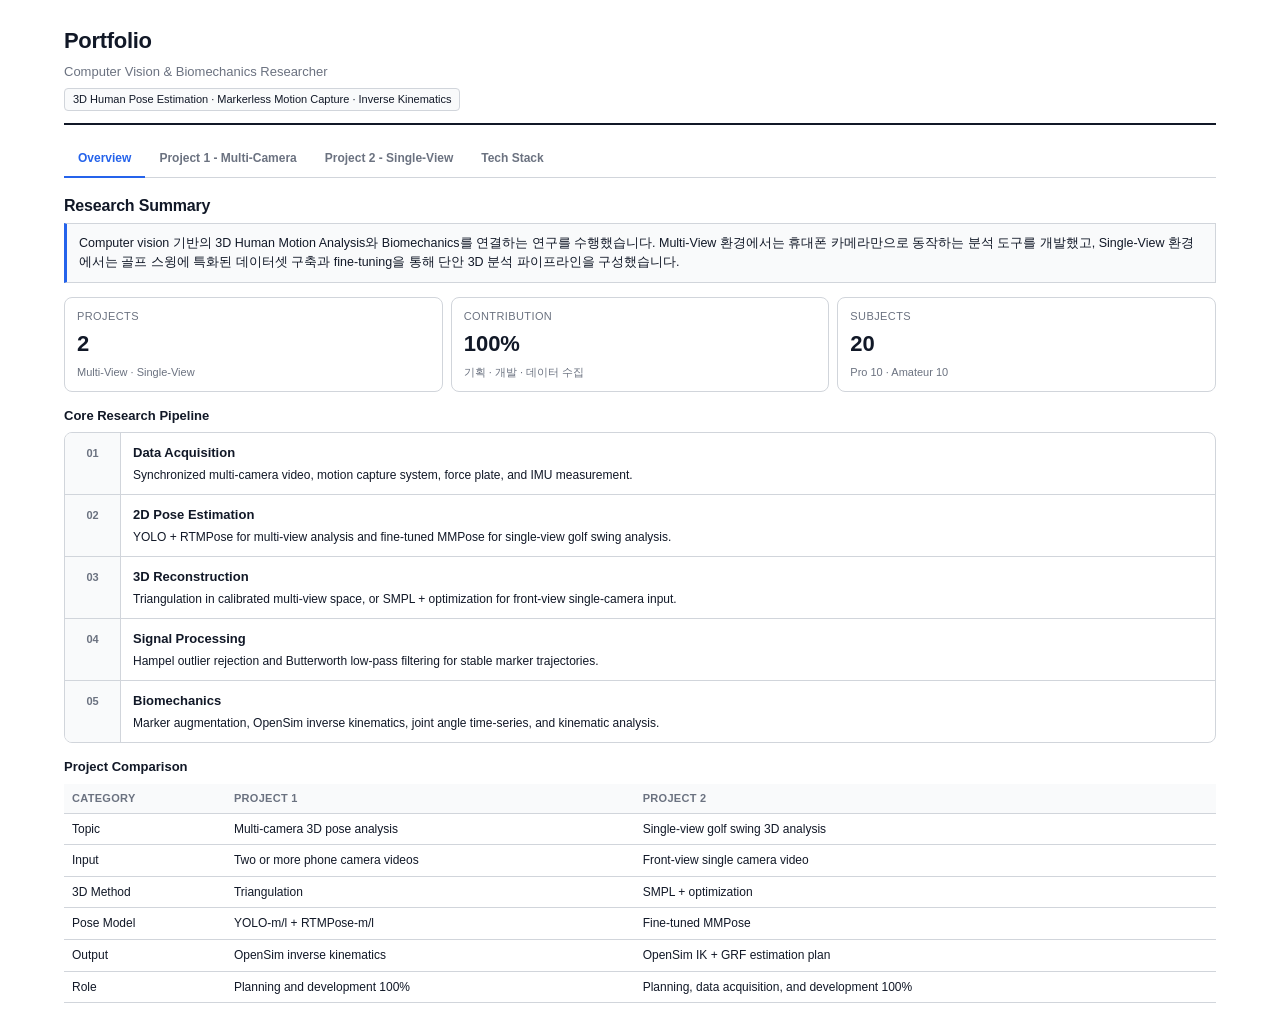
==== index.html @ a9f8334e "commit" ====
<!DOCTYPE html>
<html lang="ko">
<head>
<meta charset="UTF-8">
<meta name="viewport" content="width=device-width, initial-scale=1">
<title>Project - CV &amp; Biomechanics Researcher</title>
<meta http-equiv="Content-Security-Policy" content="default-src 'self'; script-src 'self'; style-src 'self'; img-src 'self' data:; media-src 'self'; connect-src 'none'; base-uri 'none'; form-action 'none'">
<link rel="stylesheet" href="assets/css/portfolio.css">
<script src="assets/vendor/chart.umd.js" defer></script>
<script src="assets/vendor/chartjs-adapter-date-fns.bundle.min.js" defer></script>
<script src="assets/js/portfolio.js" defer></script>
</head>
<body>
<header class="header">
  <h1>Portfolio</h1>
  <div class="sub">Computer Vision &amp; Biomechanics Researcher</div>
  <span class="role">3D Human Pose Estimation &middot; Markerless Motion Capture &middot; Inverse Kinematics</span>
</header>

<nav class="tabs" aria-label="Portfolio sections">
  <a class="tab-label" href="index.html" aria-current="page">Overview</a>
  <a class="tab-label" href="pages/project-multicamera.html">Project 1 - Multi-Camera</a>
  <a class="tab-label" href="pages/project-singleview.html">Project 2 - Single-View</a>
  <a class="tab-label" href="pages/tech-stack.html">Tech Stack</a>
</nav>

<main class="panels">
<div id="overview" class="tab-content active">
  <h2>Research Summary</h2>
  <div class="summary-box">
    Computer vision 기반의 3D Human Motion Analysis와 Biomechanics를 연결하는 연구를 수행했습니다.
    Multi-View 환경에서는 휴대폰 카메라만으로 동작하는 분석 도구를 개발했고, Single-View 환경에서는 골프 스윙에 특화된 데이터셋 구축과 fine-tuning을 통해 단안 3D 분석 파이프라인을 구성했습니다.
  </div>

  <div class="grid-3">
    <div class="metric">
      <div class="label">Projects</div>
      <div class="value">2</div>
      <div class="desc">Multi-View &middot; Single-View</div>
    </div>
    <div class="metric">
      <div class="label">Contribution</div>
      <div class="value">100%</div>
      <div class="desc">기획 &middot; 개발 &middot; 데이터 수집</div>
    </div>
    <div class="metric">
      <div class="label">Subjects</div>
      <div class="value">20</div>
      <div class="desc">Pro 10 &middot; Amateur 10</div>
    </div>
  </div>

  <h3>Core Research Pipeline</h3>
  <div class="pipeline">
    <div class="step"><div class="num">01</div><div class="body">
      <div class="title">Data Acquisition</div>
      <div class="detail">Synchronized multi-camera video, motion capture system, force plate, and IMU measurement.</div>
    </div></div>
    <div class="step"><div class="num">02</div><div class="body">
      <div class="title">2D Pose Estimation</div>
      <div class="detail">YOLO + RTMPose for multi-view analysis and fine-tuned MMPose for single-view golf swing analysis.</div>
    </div></div>
    <div class="step"><div class="num">03</div><div class="body">
      <div class="title">3D Reconstruction</div>
      <div class="detail">Triangulation in calibrated multi-view space, or SMPL + optimization for front-view single-camera input.</div>
    </div></div>
    <div class="step"><div class="num">04</div><div class="body">
      <div class="title">Signal Processing</div>
      <div class="detail">Hampel outlier rejection and Butterworth low-pass filtering for stable marker trajectories.</div>
    </div></div>
    <div class="step"><div class="num">05</div><div class="body">
      <div class="title">Biomechanics</div>
      <div class="detail">Marker augmentation, OpenSim inverse kinematics, joint angle time-series, and kinematic analysis.</div>
    </div></div>
  </div>

  <h3>Project Comparison</h3>
  <table>
    <thead>
      <tr><th>Category</th><th>Project 1</th><th>Project 2</th></tr>
    </thead>
    <tbody>
      <tr><td>Topic</td><td>Multi-camera 3D pose analysis</td><td>Single-view golf swing 3D analysis</td></tr>
      <tr><td>Input</td><td>Two or more phone camera videos</td><td>Front-view single camera video</td></tr>
      <tr><td>3D Method</td><td>Triangulation</td><td>SMPL + optimization</td></tr>
      <tr><td>Pose Model</td><td>YOLO-m/l + RTMPose-m/l</td><td>Fine-tuned MMPose</td></tr>
      <tr><td>Output</td><td>OpenSim inverse kinematics</td><td>OpenSim IK + GRF estimation plan</td></tr>
      <tr><td>Role</td><td>Planning and development 100%</td><td>Planning, data acquisition, and development 100%</td></tr>
    </tbody>
  </table>
</div>
</main>
</body>
</html>
---- assets/css/portfolio.css ----
:root {
  --wrks-viz-font-family: Pretendard, -apple-system, BlinkMacSystemFont, "Segoe UI", sans-serif;
  --wrks-viz-primary: #2563eb;
  --wrks-viz-bg: #ffffff;
  --wrks-viz-fg: #111827;
  --wrks-viz-muted: #6b7280;
  --wrks-viz-border: #d1d5db;
  --wrks-viz-soft: #f9fafb;
  --wrks-viz-radius: 8px;
  --wrks-viz-figure-height: 360px;
}
* { box-sizing: border-box; }
body {
  margin: 0;
  padding: 24px clamp(20px, 5vw, 64px);
  font-family: var(--wrks-viz-font-family);
  color: var(--wrks-viz-fg);
  background: var(--wrks-viz-bg);
  font-size: 13px;
  line-height: 1.55;
}
body > header,
body > nav,
body > main {
  width: min(100%, 1180px);
  margin-left: auto;
  margin-right: auto;
}
a {
  color: inherit;
}
.header {
  border-bottom: 2px solid var(--wrks-viz-fg);
  padding-bottom: 12px;
  margin-bottom: 16px;
}
.header h1 {
  margin: 0 0 4px 0;
  font-size: 22px;
  font-weight: 700;
  letter-spacing: -0.3px;
}
.header .sub {
  font-size: 13px;
  color: var(--wrks-viz-muted);
}
.header .role {
  display: inline-block;
  margin-top: 6px;
  padding: 2px 8px;
  border: 1px solid var(--wrks-viz-border);
  border-radius: 4px;
  font-size: 11px;
  color: var(--wrks-viz-fg);
  background: var(--wrks-viz-soft);
}
.tabs {
  display: flex;
  gap: 0;
  border-bottom: 1px solid var(--wrks-viz-border);
  margin-bottom: 16px;
}
.tab-label {
  padding: 8px 14px;
  font-size: 12px;
  font-weight: 600;
  color: var(--wrks-viz-muted);
  cursor: pointer;
  border-bottom: 2px solid transparent;
  margin-bottom: -1px;
  user-select: none;
}
.tab-label { text-decoration: none; }
.tab-label[aria-current="page"] {
  color: var(--wrks-viz-primary);
  border-bottom-color: var(--wrks-viz-primary);
}
.tab-content { display: block; }

h2 {
  font-size: 16px;
  font-weight: 700;
  margin: 0 0 4px 0;
  letter-spacing: -0.2px;
}
h3 {
  font-size: 13px;
  font-weight: 600;
  margin: 14px 0 6px 0;
  color: var(--wrks-viz-fg);
}
.project-meta {
  font-size: 12px;
  color: var(--wrks-viz-muted);
  margin-bottom: 10px;
}
.project-meta span { margin-right: 12px; }
.summary-box {
  border: 1px solid var(--wrks-viz-border);
  border-left: 3px solid var(--wrks-viz-primary);
  background: var(--wrks-viz-soft);
  padding: 10px 12px;
  margin-bottom: 14px;
  font-size: 12.5px;
}
.grid-2 {
  display: grid;
  grid-template-columns: 1fr 1fr;
  gap: 12px;
}
.grid-3 {
  display: grid;
  grid-template-columns: repeat(3, 1fr);
  gap: 8px;
}
.project-preview-grid,
.figure-grid {
  display: grid;
  grid-template-columns: repeat(4, minmax(0, 1fr));
  gap: 12px;
  margin: 10px 0 16px;
}
.image-group-grid {
  display: grid;
  grid-template-columns: repeat(2, minmax(0, 1fr));
  gap: 12px;
  margin: 10px 0 16px;
}
.image-group-card {
  border: 1px solid var(--wrks-viz-border);
  border-radius: var(--wrks-viz-radius);
  background: var(--wrks-viz-bg);
  overflow: hidden;
  text-decoration: none;
}
.image-group-card:hover {
  border-color: var(--wrks-viz-primary);
}
.image-group-head {
  padding: 9px 10px;
  border-bottom: 1px solid var(--wrks-viz-border);
  background: var(--wrks-viz-soft);
}
.image-group-head strong {
  display: block;
  font-size: 12px;
}
.image-group-head span {
  display: block;
  margin-top: 2px;
  color: var(--wrks-viz-muted);
  font-size: 11px;
}
.image-strip {
  display: grid;
  grid-template-columns: repeat(3, minmax(0, 1fr));
  gap: 1px;
  background: var(--wrks-viz-border);
}
.image-strip img {
  width: 100%;
  aspect-ratio: 4 / 3;
  display: block;
  object-fit: cover;
  background: var(--wrks-viz-soft);
}
.image-strip.single {
  grid-template-columns: 1fr;
}
.image-strip.single img {
  aspect-ratio: 16 / 9;
  object-fit: contain;
}
.image-group-foot {
  padding: 8px 10px 10px;
  color: var(--wrks-viz-muted);
  font-size: 11px;
  line-height: 1.45;
}
.visual-tab-input {
  position: absolute;
  opacity: 0;
  pointer-events: none;
}
.visual-tabs {
  display: flex;
  flex-wrap: wrap;
  gap: 6px;
  margin: 10px 0 12px;
}
.visual-tab-label {
  padding: 7px 10px;
  border: 1px solid var(--wrks-viz-border);
  border-radius: 4px;
  color: var(--wrks-viz-muted);
  background: var(--wrks-viz-bg);
  cursor: pointer;
  font-size: 12px;
  font-weight: 600;
  user-select: none;
}
.visual-tab-panel {
  display: none;
}
#project1-tab-overall:checked ~ .visual-tabs label[for="project1-tab-overall"],
#project1-tab-camera:checked ~ .visual-tabs label[for="project1-tab-camera"],
#project1-tab-calibration:checked ~ .visual-tabs label[for="project1-tab-calibration"],
#project1-tab-reconstruction:checked ~ .visual-tabs label[for="project1-tab-reconstruction"],
#project2-tab-finetune:checked ~ .visual-tabs label[for="project2-tab-finetune"],
#project2-tab-reconstruction:checked ~ .visual-tabs label[for="project2-tab-reconstruction"],
#project2-tab-future:checked ~ .visual-tabs label[for="project2-tab-future"] {
  color: var(--wrks-viz-primary);
  border-color: var(--wrks-viz-primary);
  background: var(--wrks-viz-soft);
}
#project1-tab-overall:checked ~ .visual-tab-panels #project1-panel-overall,
#project1-tab-camera:checked ~ .visual-tab-panels #project1-panel-camera,
#project1-tab-calibration:checked ~ .visual-tab-panels #project1-panel-calibration,
#project1-tab-reconstruction:checked ~ .visual-tab-panels #project1-panel-reconstruction,
#project2-tab-finetune:checked ~ .visual-tab-panels #project2-panel-finetune,
#project2-tab-reconstruction:checked ~ .visual-tab-panels #project2-panel-reconstruction,
#project2-tab-future:checked ~ .visual-tab-panels #project2-panel-future {
  display: block;
}
.video-frame {
  width: 100%;
  display: block;
  margin-top: 8px;
  border: 1px solid var(--wrks-viz-border);
  border-radius: var(--wrks-viz-radius);
  background: #000;
}
.figure-grid.compact {
  grid-template-columns: repeat(4, minmax(0, 1fr));
}
.figure-grid.landscape {
  grid-template-columns: repeat(2, minmax(0, 1fr));
}
.figure-grid.landscape.single {
  grid-template-columns: 1fr;
}
.figure-grid.landscape .figure-media {
  height: auto;
  aspect-ratio: 16 / 9;
}
.project-preview,
.figure-card {
  border: 1px solid var(--wrks-viz-border);
  border-radius: var(--wrks-viz-radius);
  overflow: hidden;
  background: var(--wrks-viz-bg);
}
.project-preview {
  text-decoration: none;
}
.project-preview:hover,
.figure-card:hover {
  border-color: var(--wrks-viz-primary);
}
.figure-card.wide,
.project-preview.wide {
  grid-column: auto;
}
.figure-card.tall .figure-media {
  height: var(--wrks-viz-figure-height);
  aspect-ratio: auto;
}
.figure-media {
  width: 100%;
  height: var(--wrks-viz-figure-height);
  aspect-ratio: auto;
  display: block;
  background: var(--wrks-viz-soft);
  object-fit: contain;
}
.figure-caption {
  padding: 8px 10px 10px;
  border-top: 1px solid var(--wrks-viz-border);
}
.figure-caption strong {
  display: block;
  font-size: 12px;
  margin-bottom: 2px;
}
.figure-caption span {
  display: block;
  color: var(--wrks-viz-muted);
  font-size: 11px;
  line-height: 1.45;
}
.metric {
  border: 1px solid var(--wrks-viz-border);
  border-radius: var(--wrks-viz-radius);
  padding: 10px 12px;
}
.metric .label {
  font-size: 11px;
  color: var(--wrks-viz-muted);
  text-transform: uppercase;
  letter-spacing: 0.4px;
}
.metric .value {
  font-size: 22px;
  font-weight: 700;
  margin-top: 2px;
}
.metric .desc {
  font-size: 11px;
  color: var(--wrks-viz-muted);
  margin-top: 2px;
}
.pipeline {
  display: grid;
  grid-template-columns: 56px 1fr;
  gap: 0;
  border: 1px solid var(--wrks-viz-border);
  border-radius: var(--wrks-viz-radius);
  overflow: hidden;
}
.step {
  display: contents;
}
.step .num {
  background: var(--wrks-viz-soft);
  border-right: 1px solid var(--wrks-viz-border);
  border-bottom: 1px solid var(--wrks-viz-border);
  padding: 12px 8px;
  font-size: 11px;
  color: var(--wrks-viz-muted);
  font-weight: 600;
  text-align: center;
}
.step .body {
  border-bottom: 1px solid var(--wrks-viz-border);
  padding: 10px 12px;
}
.step:last-child .num,
.step:last-child .body { border-bottom: none; }
.step .title {
  font-size: 13px;
  font-weight: 600;
  margin-bottom: 3px;
}
.step .detail {
  font-size: 12px;
  color: var(--wrks-viz-fg);
  line-height: 1.5;
}
.step .tech {
  margin-top: 4px;
  font-size: 11px;
  color: var(--wrks-viz-muted);
}
table {
  width: 100%;
  border-collapse: collapse;
  font-size: 12px;
  margin-top: 4px;
}
table th, table td {
  text-align: left;
  padding: 6px 8px;
  border-bottom: 1px solid var(--wrks-viz-border);
}
table th {
  background: var(--wrks-viz-soft);
  font-weight: 600;
  font-size: 11px;
  color: var(--wrks-viz-muted);
  text-transform: uppercase;
  letter-spacing: 0.3px;
}
table td.num { text-align: right; font-variant-numeric: tabular-nums; }
.badge {
  display: inline-block;
  padding: 2px 7px;
  font-size: 11px;
  border: 1px solid var(--wrks-viz-border);
  border-radius: 4px;
  margin: 2px 3px 2px 0;
  background: var(--wrks-viz-bg);
  color: var(--wrks-viz-fg);
}
.badge.primary {
  border-color: var(--wrks-viz-primary);
  color: var(--wrks-viz-primary);
}
ul { margin: 4px 0 8px 18px; padding: 0; }
ul li { margin-bottom: 3px; font-size: 12.5px; }
.note {
  font-size: 11.5px;
  color: var(--wrks-viz-muted);
  font-style: italic;
  margin-top: 6px;
}
.image-placeholder {
  border: 1px dashed var(--wrks-viz-border);
  border-radius: var(--wrks-viz-radius);
  padding: 24px 12px;
  text-align: center;
  color: var(--wrks-viz-muted);
  font-size: 11.5px;
  background: var(--wrks-viz-soft);
  margin: 8px 0;
}
.stack-group {
  border: 1px solid var(--wrks-viz-border);
  border-radius: var(--wrks-viz-radius);
  padding: 10px 12px;
}
.stack-group .group-title {
  font-size: 11px;
  font-weight: 600;
  color: var(--wrks-viz-muted);
  text-transform: uppercase;
  letter-spacing: 0.4px;
  margin-bottom: 6px;
}

@media (max-width: 720px) {
  :root {
    --wrks-viz-figure-height: 260px;
  }
  body {
    padding: 12px;
  }
  .tabs {
    overflow-x: auto;
  }
  .tab-label {
    white-space: nowrap;
  }
  .grid-2,
  .grid-3,
  .project-preview-grid,
  .image-group-grid,
  .figure-grid,
  .figure-grid.compact {
    grid-template-columns: 1fr;
  }
  .figure-card.wide,
  .project-preview.wide {
    grid-column: auto;
  }
  .pipeline {
    grid-template-columns: 48px 1fr;
  }
}
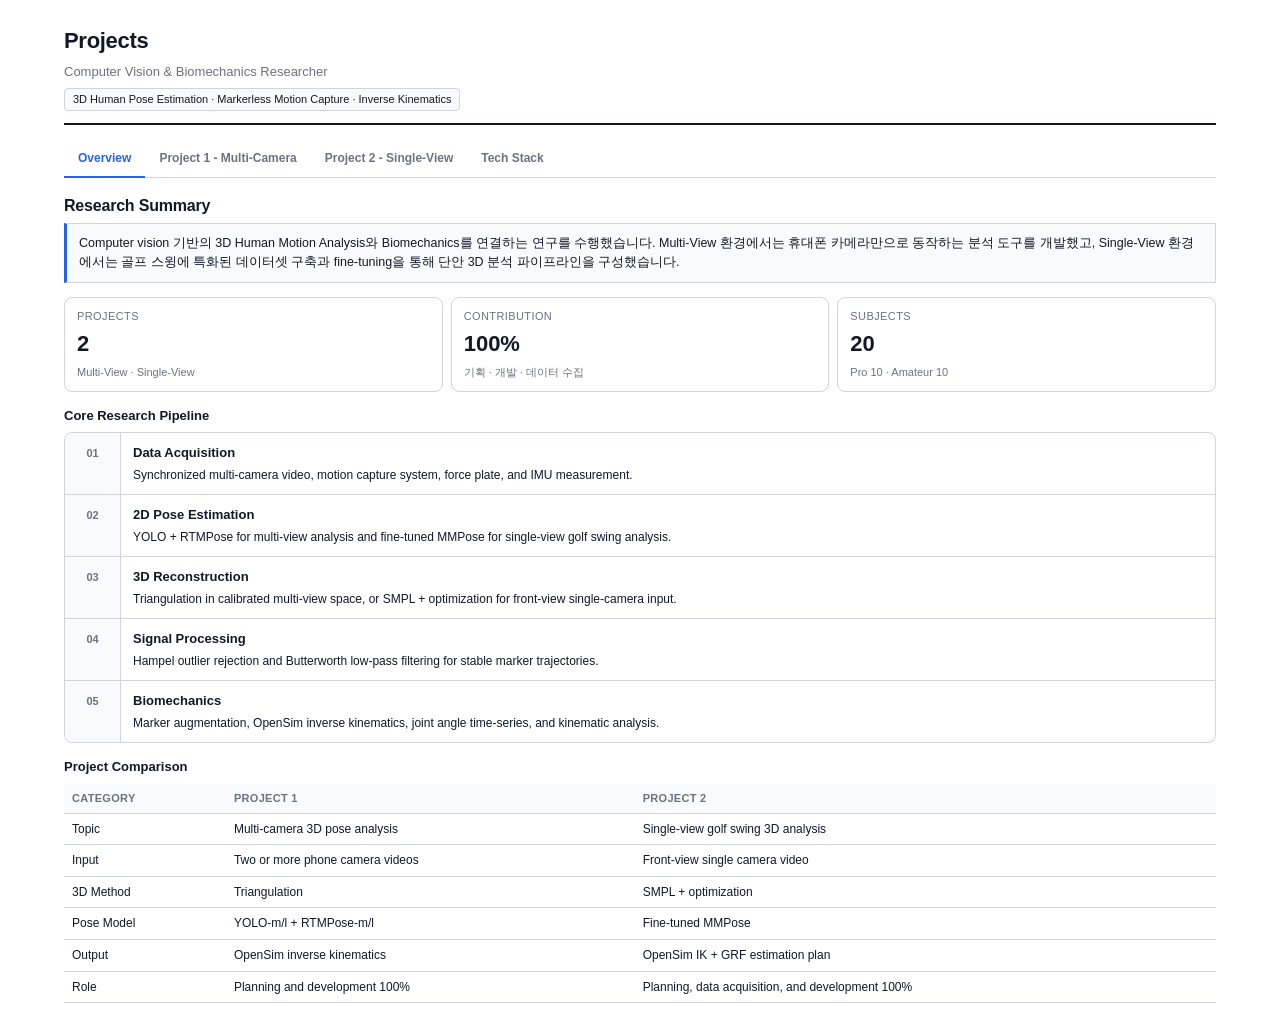
==== commit 4f0b039c: "commig" ====
--- a/index.html
+++ b/index.html
@@ -12,7 +12,7 @@
 </head>
 <body>
 <header class="header">
-  <h1>Portfolio</h1>
+  <h1>Projects</h1>
   <div class="sub">Computer Vision &amp; Biomechanics Researcher</div>
   <span class="role">3D Human Pose Estimation &middot; Markerless Motion Capture &middot; Inverse Kinematics</span>
 </header>
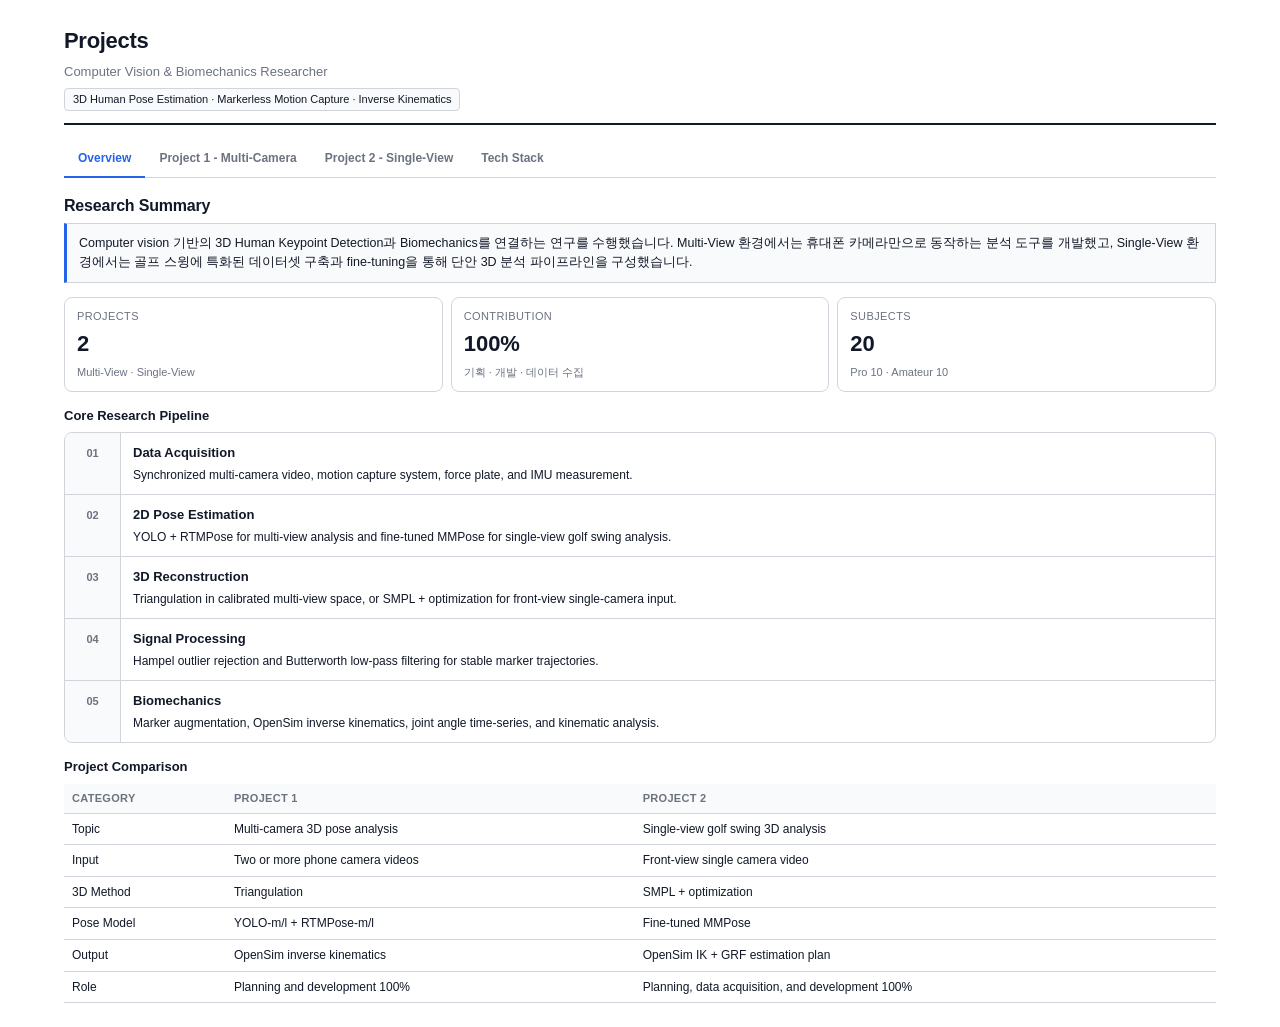
==== commit 1ef6cd1b: "commit" ====
--- a/index.html
+++ b/index.html
@@ -28,7 +28,7 @@
 <div id="overview" class="tab-content active">
   <h2>Research Summary</h2>
   <div class="summary-box">
-    Computer vision 기반의 3D Human Motion Analysis와 Biomechanics를 연결하는 연구를 수행했습니다.
+    Computer vision 기반의 3D Human Keypoint Detection과 Biomechanics를 연결하는 연구를 수행했습니다.
     Multi-View 환경에서는 휴대폰 카메라만으로 동작하는 분석 도구를 개발했고, Single-View 환경에서는 골프 스윙에 특화된 데이터셋 구축과 fine-tuning을 통해 단안 3D 분석 파이프라인을 구성했습니다.
   </div>
 
--- a/assets/css/portfolio.css
+++ b/assets/css/portfolio.css
@@ -206,9 +206,11 @@
 #project1-tab-camera:checked ~ .visual-tabs label[for="project1-tab-camera"],
 #project1-tab-calibration:checked ~ .visual-tabs label[for="project1-tab-calibration"],
 #project1-tab-reconstruction:checked ~ .visual-tabs label[for="project1-tab-reconstruction"],
+#project1-tab-video:checked ~ .visual-tabs label[for="project1-tab-video"],
 #project2-tab-finetune:checked ~ .visual-tabs label[for="project2-tab-finetune"],
 #project2-tab-reconstruction:checked ~ .visual-tabs label[for="project2-tab-reconstruction"],
-#project2-tab-future:checked ~ .visual-tabs label[for="project2-tab-future"] {
+#project2-tab-future:checked ~ .visual-tabs label[for="project2-tab-future"],
+#project2-tab-video:checked ~ .visual-tabs label[for="project2-tab-video"] {
   color: var(--wrks-viz-primary);
   border-color: var(--wrks-viz-primary);
   background: var(--wrks-viz-soft);
@@ -217,27 +219,18 @@
 #project1-tab-camera:checked ~ .visual-tab-panels #project1-panel-camera,
 #project1-tab-calibration:checked ~ .visual-tab-panels #project1-panel-calibration,
 #project1-tab-reconstruction:checked ~ .visual-tab-panels #project1-panel-reconstruction,
+#project1-tab-video:checked ~ .visual-tab-panels #project1-panel-video,
 #project2-tab-finetune:checked ~ .visual-tab-panels #project2-panel-finetune,
 #project2-tab-reconstruction:checked ~ .visual-tab-panels #project2-panel-reconstruction,
-#project2-tab-future:checked ~ .visual-tab-panels #project2-panel-future {
-  display: block;
-}
-.video-frame {
-  width: 100%;
-  display: block;
-  margin-top: 8px;
-  border: 1px solid var(--wrks-viz-border);
-  border-radius: var(--wrks-viz-radius);
-  background: #000;
+#project2-tab-future:checked ~ .visual-tab-panels #project2-panel-future,
+#project2-tab-video:checked ~ .visual-tab-panels #project2-panel-video {
+  display: block;
 }
 .figure-grid.compact {
   grid-template-columns: repeat(4, minmax(0, 1fr));
 }
 .figure-grid.landscape {
   grid-template-columns: repeat(2, minmax(0, 1fr));
-}
-.figure-grid.landscape.single {
-  grid-template-columns: 1fr;
 }
 .figure-grid.landscape .figure-media {
   height: auto;
@@ -272,6 +265,56 @@
   display: block;
   background: var(--wrks-viz-soft);
   object-fit: contain;
+}
+.is-fullscreenable {
+  cursor: zoom-in;
+}
+.fullscreen-lock {
+  overflow: hidden;
+}
+.image-fullscreen {
+  position: fixed;
+  inset: 0;
+  z-index: 1000;
+  display: none;
+  align-items: center;
+  justify-content: center;
+  padding: 24px;
+  background: rgba(10, 15, 24, 0.94);
+}
+.image-fullscreen.is-open {
+  display: flex;
+}
+.image-fullscreen-media {
+  width: auto;
+  height: auto;
+  max-width: 96vw;
+  max-height: 92vh;
+  display: block;
+  object-fit: contain;
+  box-shadow: 0 18px 60px rgba(0, 0, 0, 0.42);
+}
+.image-fullscreen-close {
+  position: fixed;
+  top: 14px;
+  right: 14px;
+  width: 36px;
+  height: 36px;
+  border: 1px solid rgba(255, 255, 255, 0.32);
+  border-radius: 50%;
+  background: rgba(15, 23, 42, 0.78);
+  color: #fff;
+  font-size: 20px;
+  line-height: 1;
+  cursor: pointer;
+}
+.image-fullscreen-close:hover,
+.image-fullscreen-close:focus {
+  border-color: #fff;
+  outline: none;
+}
+.video-media {
+  background: #000;
 }
 .figure-caption {
   padding: 8px 10px 10px;
